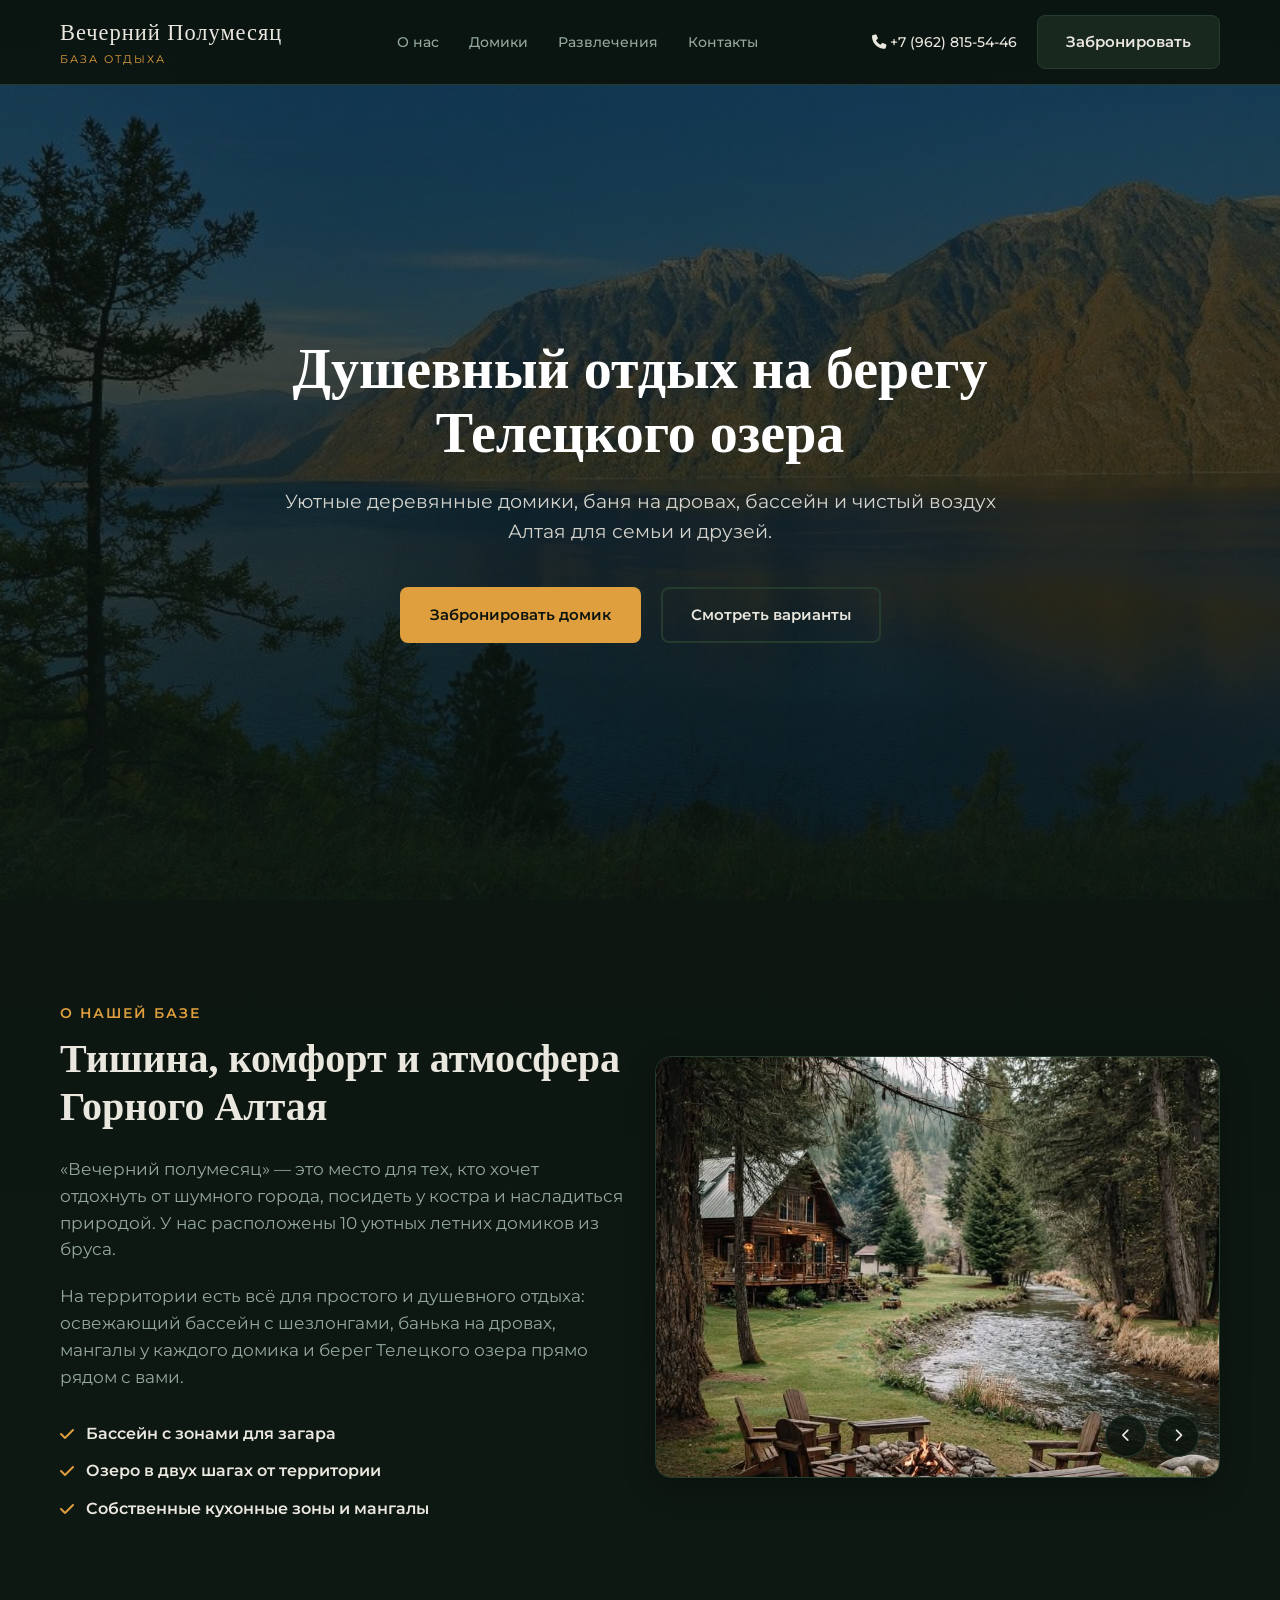
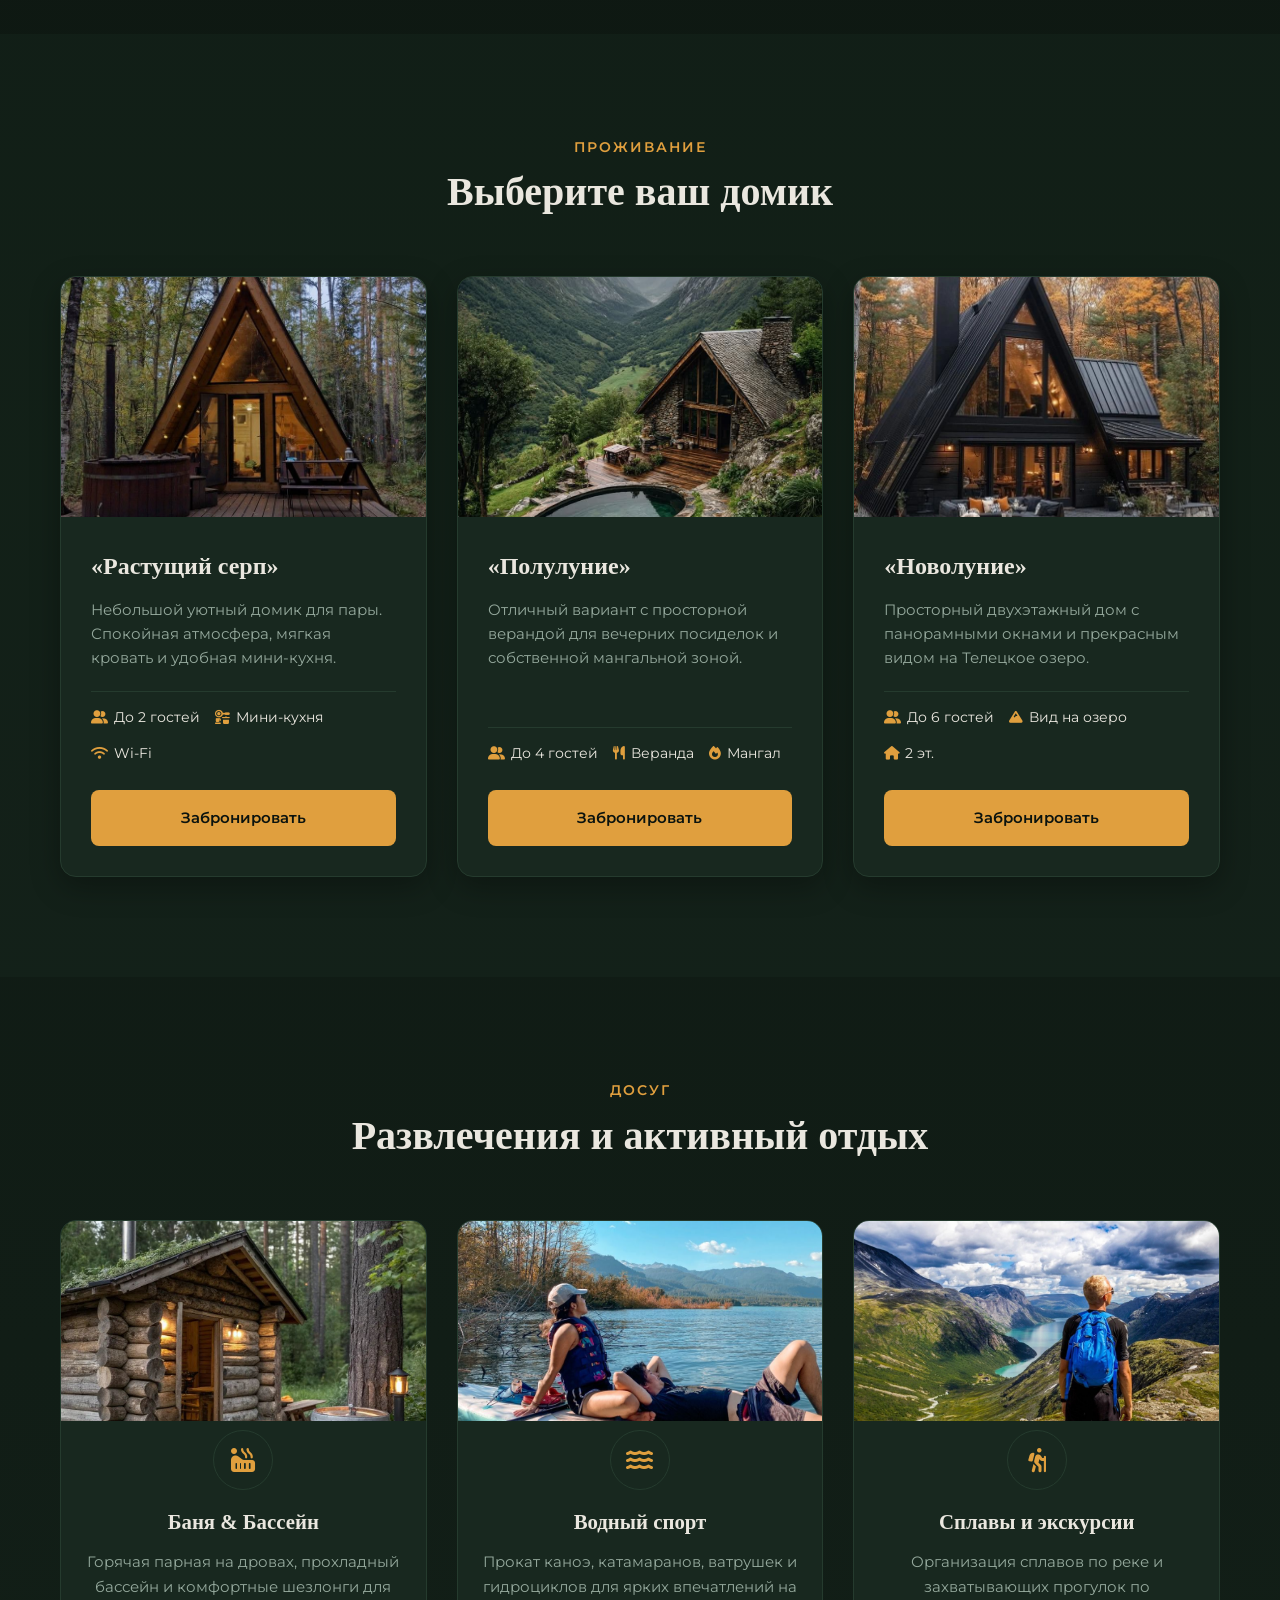
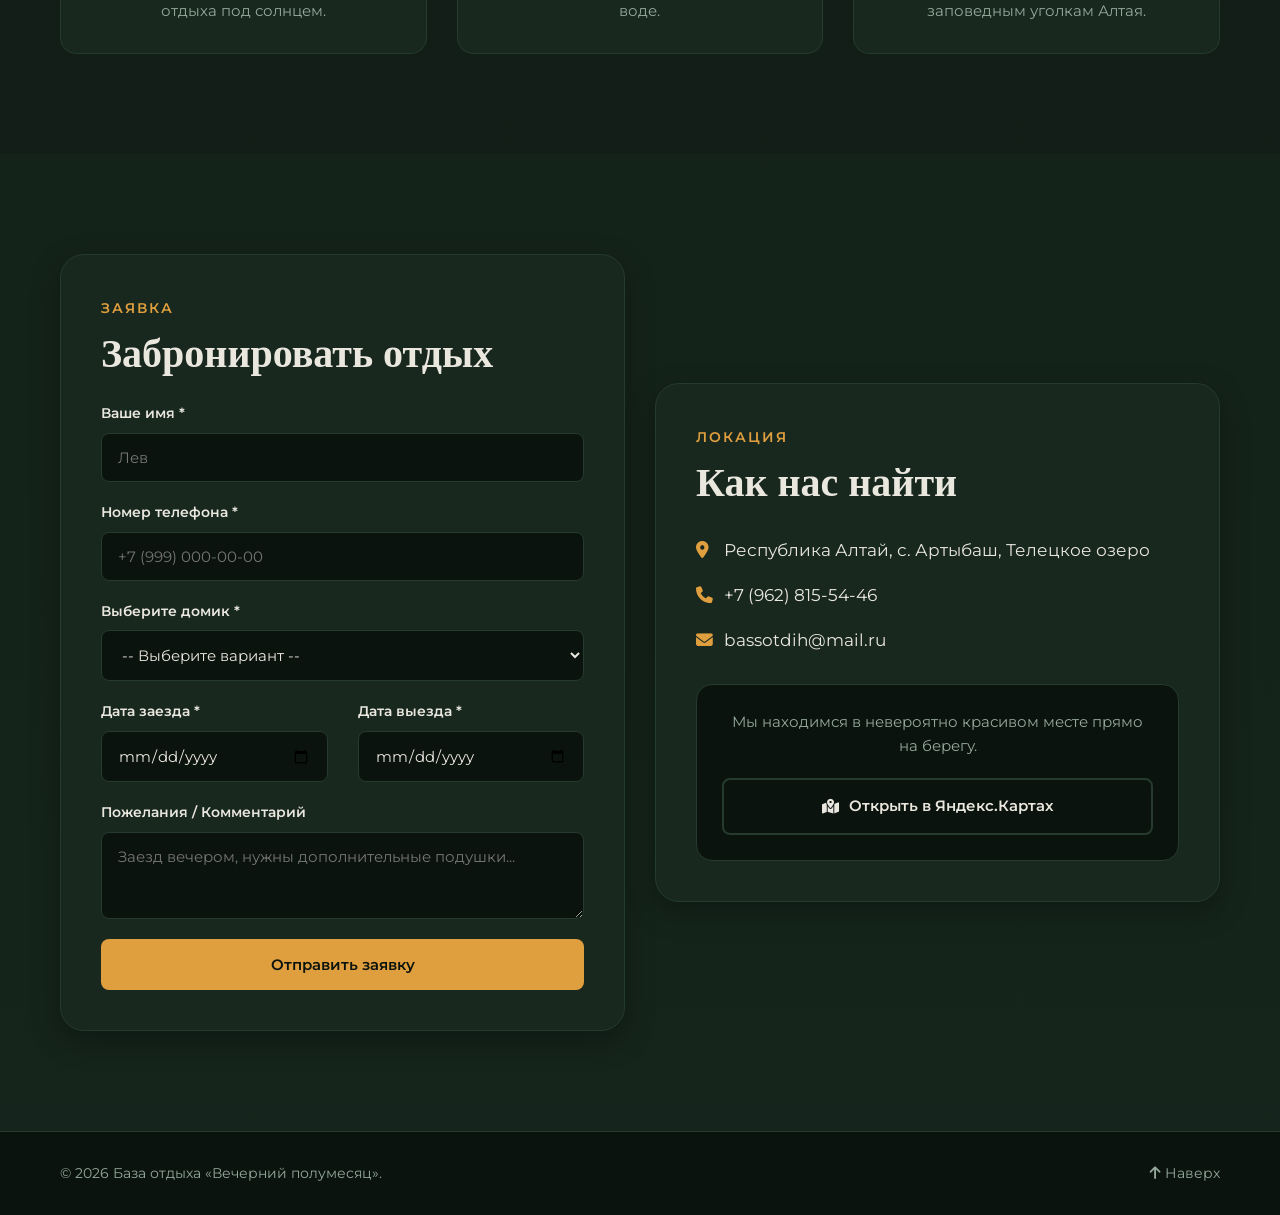
==== front/index.html @ 49a2a1fe "Загрузка сайта для хоста" ====
<!DOCTYPE html>
<html lang="ru">
<head>
    <meta charset="UTF-8">
    <meta name="viewport" content="width=device-width, initial-scale=1.0">
    <title>База отдыха «Вечерний полумесяц» | Телецкое озеро</title>
    
    <!-- Шрифты -->
    <link rel="preconnect" href="https://fonts.googleapis.com">
    <link rel="preconnect" href="https://fonts.gstatic.com" crossorigin>
    <link href="https://fonts.googleapis.com/css2?family=Montserrat:wght@400;500;600&family=Playfair+Display:wght@600;700&display=swap" rel="stylesheet">
    
    <!-- Иконки -->
    <link rel="stylesheet" href="https://cdnjs.cloudflare.com/ajax/libs/font-awesome/6.5.0/css/all.min.css">

    <link rel="stylesheet" href="/front/css/style.css">
</head>
<body>

    <!-- Шапка -->
    <header class="header">
        <div class="container header__container">
            <a href="#" class="logo">
                <span class="logo__title">Вечерний Полумесяц</span>
                <span class="logo__subtitle">База отдыха</span>
            </a>
            <nav class="nav">
                <ul class="nav__list">
                    <li><a href="#about" class="nav__link">О нас</a></li>
                    <li><a href="#cottages" class="nav__link">Домики</a></li>
                    <li><a href="#activities" class="nav__link">Развлечения</a></li>
                    <li><a href="#contacts" class="nav__link">Контакты</a></li>
                </ul>
            </nav>
            <div class="header__contacts">
                <a href="tel:+79628155446" class="header__phone"><i class="fa-solid fa-phone"></i> +7 (962) 815-54-46</a>
                <a href="#booking" class="btn btn--secondary">Забронировать</a>
            </div>
        </div>
    </header>

    <main>
        <!-- Главный экран -->
        <section class="hero">
            <div class="hero__overlay"></div>
            <div class="container hero__container">
                <h1 class="hero__title">Душевный отдых на берегу Телецкого озера</h1>
                <p class="hero__subtitle">Уютные деревянные домики, баня на дровах, бассейн и чистый воздух Алтая для семьи и друзей.</p>
                <div class="hero__actions">
                    <a href="#booking" class="btn btn--primary">Забронировать домик</a>
                    <a href="#cottages" class="btn btn--outline">Смотреть варианты</a>
                </div>
            </div>
        </section>

        <!-- О нас -->
        <section id="about" class="about section">
            <div class="container grid grid--2-cols">
                <div class="about__content">
                    <span class="section-tag">О нашей базе</span>
                    <h2 class="section-title">Тишина, комфорт и атмосфера Горного Алтая</h2>
                    <p class="about__text">
                        «Вечерний полумесяц» — это место для тех, кто хочет отдохнуть от шумного города, посидеть у костра и насладиться природой. У нас расположены 10 уютных летних домиков из бруса.
                    </p>
                    <p class="about__text">
                        На территории есть всё для простого и душевного отдыха: освежающий бассейн с шезлонгами, банька на дровах, мангалы у каждого домика и берег Телецкого озера прямо рядом с вами.
                    </p>
                    <ul class="about__features">
                        <li><i class="fa-solid fa-check"></i> Бассейн с зонами для загара</li>
                        <li><i class="fa-solid fa-check"></i> Озеро в двух шагах от территории</li>
                        <li><i class="fa-solid fa-check"></i> Собственные кухонные зоны и мангалы</li>
                    </ul>
                </div>

                <!-- Слайдер -->
                <div class="about__gallery">
                    <div class="slider" id="aboutSlider">
                        <div class="slider__slides">
                            <div class="slider__slide active">
                                <img src="/assets/view on base 1.jpg" alt="Домики вечером">
                                
                            </div>
                            <div class="slider__slide">
                                <img src="/assets/inside house.jpg" alt="Озеро и природа">
                                
                            </div>
                            <div class="slider__slide">
                                <img src="/assets/view on base 2.jpg" alt="Уютная территория">
                                
                            </div>
                        </div>
                        <div class="slider__controls">
                            <button type="button" class="slider__btn" id="prevSlide"><i class="fa-solid fa-chevron-left"></i></button>
                            <button type="button" class="slider__btn" id="nextSlide"><i class="fa-solid fa-chevron-right"></i></button>
                        </div>
                    </div>
                </div>
            </div>
        </section>

        <!-- Домики -->
        <section id="cottages" class="cottages section section--bg">
            <div class="container">
                <div class="section-header text-center">
                    <span class="section-tag">Проживание</span>
                    <h2 class="section-title">Выберите ваш домик</h2>
                </div>
                
                <div class="grid grid--3-cols">
                    <!-- Домик 1 -->
                    <article class="cottage-card">
                        <div class="cottage-card__image-wrapper">
                            <img src="/assets/small house.jpg" alt="Домик Растущий серп" class="cottage-card__img">
                        </div>
                        <div class="cottage-card__body">
                            <h3 class="cottage-card__title">«Растущий серп»</h3>
                            <p class="cottage-card__desc">Небольшой уютный домик для пары. Спокойная атмосфера, мягкая кровать и удобная мини-кухня.</p>
                            <ul class="cottage-card__amenities">
                                <li><i class="fa-solid fa-user-group"></i> До 2 гостей</li>
                                <li><i class="fa-solid fa-kitchen-set"></i> Мини-кухня</li>
                                <li><i class="fa-solid fa-wifi"></i> Wi-Fi</li>
                            </ul>
                            <div class="cottage-card__footer">
                                <a href="#booking" class="btn btn--primary btn--full select-house-btn" data-house="Растущий серп">Забронировать</a>
                            </div>
                        </div>
                    </article>

                    <!-- Домик 2 -->
                    <article class="cottage-card">
                        <div class="cottage-card__image-wrapper">
                            <img src="/assets/house with pool.jpg" alt="Домик Полулуние" class="cottage-card__img">
                        </div>
                        <div class="cottage-card__body">
                            <h3 class="cottage-card__title">«Полулуние»</h3>
                            <p class="cottage-card__desc">Отличный вариант с просторной верандой для вечерних посиделок и собственной мангальной зоной.</p>
                            <ul class="cottage-card__amenities">
                                <li><i class="fa-solid fa-user-group"></i> До 4 гостей</li>
                                <li><i class="fa-solid fa-utensils"></i> Веранда</li>
                                <li><i class="fa-solid fa-fire"></i> Мангал</li>
                            </ul>
                            <div class="cottage-card__footer">
                                <a href="#booking" class="btn btn--primary btn--full select-house-btn" data-house="Полулуние">Забронировать</a>
                            </div>
                        </div>
                    </article>

                    <!-- Домик 3 -->
                    <article class="cottage-card">
                        <div class="cottage-card__image-wrapper">
                            <img src="/assets/big house.jpg" alt="Домик Новолуние" class="cottage-card__img">
                        </div>
                        <div class="cottage-card__body">
                            <h3 class="cottage-card__title">«Новолуние»</h3>
                            <p class="cottage-card__desc">Просторный двухэтажный дом с панорамными окнами и прекрасным видом на Телецкое озеро.</p>
                            <ul class="cottage-card__amenities">
                                <li><i class="fa-solid fa-user-group"></i> До 6 гостей</li>
                                <li><i class="fa-solid fa-mountain"></i> Вид на озеро</li>
                                <li><i class="fa-solid fa-house"></i> 2 эт.</li>
                            </ul>
                            <div class="cottage-card__footer">
                                <a href="#booking" class="btn btn--primary btn--full select-house-btn" data-house="Новолуние">Забронировать</a>
                            </div>
                        </div>
                    </article>
                </div>
            </div>
        </section>

        <!-- Разлечения -->
        <section id="activities" class="activities section">
            <div class="container">
                <div class="section-header text-center">
                    <span class="section-tag">Досуг</span>
                    <h2 class="section-title">Развлечения и активный отдых</h2>
                </div>
                <div class="grid grid--3-cols">
                    <div class="activity-card">
                        <div class="activity-card__image-wrapper">
                            <img src="/assets/banya.jpg" alt="Баня и бассейн" class="activity-card__img">
                        </div>
                        <div class="activity-card__content">
                            <div class="activity-card__icon"><i class="fa-solid fa-hot-tub-person"></i></div>
                            <h3 class="activity-card__title">Баня & Бассейн</h3>
                            <p class="activity-card__desc">Горячая парная на дровах, прохладный бассейн и комфортные шезлонги для отдыха под солнцем.</p>
                        </div>
                    </div>

                    <div class="activity-card">
                        <div class="activity-card__image-wrapper">
                            <img src="/assets/swim attraction.jpg" alt="Водные прогулки" class="activity-card__img">
                        </div>
                        <div class="activity-card__content">
                            <div class="activity-card__icon"><i class="fa-solid fa-water"></i></div>
                            <h3 class="activity-card__title">Водный спорт</h3>
                            <p class="activity-card__desc">Прокат каноэ, катамаранов, ватрушек и гидроциклов для ярких впечатлений на воде.</p>
                        </div>
                    </div>

                    <div class="activity-card">
                        <div class="activity-card__image-wrapper">
                            <img src="/assets/trip.jpg" alt="Сплавы и экскурсии" class="activity-card__img">
                        </div>
                        <div class="activity-card__content">
                            <div class="activity-card__icon"><i class="fa-solid fa-person-hiking"></i></div>
                            <h3 class="activity-card__title">Сплавы и экскурсии</h3>
                            <p class="activity-card__desc">Организация сплавов по реке и захватывающих прогулок по заповедным уголкам Алтая.</p>
                        </div>
                    </div>
                </div>
            </div>
        </section>

        <!-- Бронь -->
        <section id="booking" class="booking section section--bg">
            <div class="container grid grid--2-cols">
                <div class="booking__form-wrapper">
                    <span class="section-tag">Заявка</span>
                    <h2 class="section-title">Забронировать отдых</h2>
                    <form id="bookingForm" class="booking-form">
                        <div class="form-group">
                            <label for="name">Ваше имя *</label>
                            <input type="text" id="name" name="name" placeholder="Лев" required>
                        </div>
                        <div class="form-group">
                            <label for="phone">Номер телефона *</label>
                            <input type="tel" id="phone" name="phone" placeholder="+7 (999) 000-00-00" required>
                        </div>
                        <div class="form-group">
                            <label for="house_type">Выберите домик *</label>
                            <select id="house_type" name="house_type" required>
                                <option value="" disabled selected>-- Выберите вариант --</option>
                                <option value="Растущий серп">«Растущий серп» (2 гостя)</option>
                                <option value="Полулуние">«Полулуние» (4 гостя)</option>
                                <option value="Новолуние">«Новолуние» (6 гостей)</option>
                            </select>
                        </div>
                        <div class="grid grid--2-cols form-row">
                            <div class="form-group">
                                <label for="check_in">Дата заезда *</label>
                                <input type="date" id="check_in" name="check_in" required>
                            </div>
                            <div class="form-group">
                                <label for="check_out">Дата выезда *</label>
                                <input type="date" id="check_out" name="check_out" required>
                            </div>
                        </div>
                        <div class="form-group">
                            <label for="comment">Пожелания / Комментарий</label>
                            <textarea id="comment" name="comment" rows="3" placeholder="Заезд вечером, нужны дополнительные подушки..."></textarea>
                        </div>
                        <button type="submit" class="btn btn--primary btn--full" id="submitBtn">
                            <span>Отправить заявку</span>
                        </button>
                        <div id="formStatus" class="form-status"></div>
                    </form>
                </div>

                <!-- Контакты и Карта -->
                <div id="contacts" class="contacts__card">
                    <span class="section-tag">Локация</span>
                    <h2 class="section-title">Как нас найти</h2>
                    
                    <div class="contacts__info">
                        <p><i class="fa-solid fa-location-dot"></i> Республика Алтай, с. Артыбаш, Телецкое озеро</p>
                        <p><i class="fa-solid fa-phone"></i> <a href="tel:+79628155446">+7 (962) 815-54-46</a></p>
                        <p><i class="fa-solid fa-envelope"></i> <a href="mailto:bassotdih@mail.ru">bassotdih@mail.ru</a></p>
                    </div>

                    <div class="contacts__map-box">
                        <p class="contacts__map-text">Мы находимся в невероятно красивом месте прямо на берегу.</p>
                        <a href="https://yandex.ru/maps/org/gornoye_ozero/1777346318/?ll=87.312790%2C51.791435&source=serp_navig&z=17.2" target="_blank" class="btn btn--outline btn--full">
                            <i class="fa-solid fa-map-location-dot"></i> Открыть в Яндекс.Картах
                        </a>
                    </div>
                </div>
            </div>
        </section>
    </main>

    <!-- Футер -->
    <footer class="footer">
        <div class="container footer__container">
            <p>© 2026 База отдыха «Вечерний полумесяц».</p>
            <a href="#" class="footer__top-link"><i class="fa-solid fa-arrow-up"></i> Наверх</a>
        </div>
    </footer>

    <script src="js/main.js"></script>
</body>
</html>
---- front/css/style.css ----
/* Основные стили */
:root {
    /* Фон и подложки карточек */
    --color-bg-dark: #0B130E;
    --color-bg-card: #18281F;
    --color-bg-card-hover: #1F3328;
    --color-border: #253B2E;

    --color-text-main: #EAE7DF;
    --color-text-muted: #94A89C;

    --color-accent: #E09F3E;
    --color-accent-hover: #C6882B;

    --font-heading: 'Manrope', serif;
    --font-body: 'Montserrat', sans-serif;

    --radius-sm: 8px;
    --radius-md: 16px;
    --radius-lg: 24px;
    --shadow-soft: 0 10px 30px rgba(0, 0, 0, 0.3);
    --shadow-hover: 0 20px 40px rgba(0, 0, 0, 0.5);

    --transition: all 0.3s cubic-bezier(0.25, 0.8, 0.25, 1);
}

* {
    margin: 0;
    padding: 0;
    box-sizing: border-box;
}

html {
    scroll-behavior: smooth;
}

body {
    font-family: var(--font-body);
    color: var(--color-text-main);
    background: linear-gradient(180deg, #0B130E 0%, #14221A 100%);
    line-height: 1.6;
    min-height: 100vh;
    -webkit-font-smoothing: antialiased;
}

a {
    text-decoration: none;
    color: inherit;
    transition: var(--transition);
}

img {
    max-width: 100%;
    height: auto;
    display: block;
}

/* Вспомогательные классы*/
.container {
    width: 100%;
    max-width: 1200px;
    margin: 0 auto;
    padding: 0 20px;
}

.section {
    padding: 100px 0;
}

.section--bg {
    background-color: rgba(24, 40, 31, 0.4);
}

.section-header {
    margin-bottom: 60px;
}

.section-tag {
    display: inline-block;
    font-size: 0.85rem;
    font-weight: 600;
    text-transform: uppercase;
    letter-spacing: 2px;
    color: var(--color-accent);
    margin-bottom: 10px;
}

.section-title {
    font-family: var(--font-heading);
    font-size: 2.5rem;
    color: var(--color-text-main);
    line-height: 1.2;
    margin-bottom: 25px;
}

.text-center {
    text-align: center;
}

.grid {
    display: grid;
    gap: 30px;
}

.grid--2-cols {
    grid-template-columns: repeat(2, 1fr);
    align-items: center;
}

.grid--3-cols {
    grid-template-columns: repeat(3, 1fr);
}

/* Кнопки */
.btn {
    display: inline-flex;
    align-items: center;
    justify-content: center;
    gap: 10px;
    padding: 14px 28px;
    font-family: var(--font-body);
    font-size: 0.95rem;
    font-weight: 600;
    border-radius: var(--radius-sm);
    cursor: pointer;
    border: 2px solid transparent;
    transition: var(--transition);
}

.btn--primary {
    background-color: var(--color-accent);
    color: #0B130E;
}

.btn--primary:hover {
    background-color: var(--color-accent-hover);
    transform: translateY(-2px);
    box-shadow: 0 5px 15px rgba(224, 159, 62, 0.3);
}

.btn--secondary {
    background-color: var(--color-bg-card);
    color: var(--color-text-main);
    border: 1px solid var(--color-border);
}

.btn--secondary:hover {
    background-color: var(--color-bg-card-hover);
    border-color: var(--color-accent);
}

.btn--outline {
    border-color: var(--color-border);
    color: var(--color-text-main);
}

.btn--outline:hover {
    border-color: var(--color-accent);
    color: var(--color-accent);
}

.btn--full {
    width: 100%;
}

/* Шапка */
.header {
    position: fixed;
    top: 0;
    left: 0;
    width: 100%;
    z-index: 1000;
    background-color: rgba(11, 19, 14, 0.95);
    backdrop-filter: blur(10px);
    padding: 15px 0;
    border-bottom: 1px solid var(--color-border);
}

.header__container {
    display: flex;
    align-items: center;
    justify-content: space-between;
}

.logo {
    display: flex;
    flex-direction: column;
}

.logo__title {
    font-family: var(--font-heading);
    font-size: 1.4rem;
    color: var(--color-text-main);
    letter-spacing: 1px;
}

.logo__subtitle {
    font-size: 0.7rem;
    text-transform: uppercase;
    letter-spacing: 2px;
    color: var(--color-accent);
}

.nav__list {
    display: flex;
    list-style: none;
    gap: 30px;
}

.nav__link {
    color: var(--color-text-muted);
    font-size: 0.9rem;
    font-weight: 500;
}

.nav__link:hover {
    color: var(--color-accent);
}

.header__contacts {
    display: flex;
    align-items: center;
    gap: 20px;
}

.header__phone {
    color: var(--color-text-main);
    font-weight: 500;
    font-size: 0.9rem;
}

.header__phone:hover {
    color: var(--color-accent);
}

/* Главный экран */
.hero {
    position: relative;
    height: 100vh;
    min-height: 600px;
    display: flex;
    align-items: center;
    background: url('/assets/view\ on\ the\ lake.jpg') center/cover no-repeat;
    color: #FFFFFF;
    padding-top: 80px;
}

.hero__overlay {
    position: absolute;
    inset: 0;
    background: linear-gradient(180deg, rgba(11, 19, 14, 0.65) 0%, rgba(11, 19, 14, 0.85) 100%);
}

.hero__container {
    position: relative;
    z-index: 2;
    max-width: 800px;
    text-align: center;
}

.hero__title {
    font-family: var(--font-heading);
    font-size: 3.5rem;
    line-height: 1.15;
    margin-bottom: 20px;
    font-weight: 700;
    color: #FFFFFF;
}

.hero__subtitle {
    font-size: 1.2rem;
    color: rgba(234, 231, 223, 0.9);
    margin-bottom: 40px;
    font-weight: 400;
}

.hero__actions {
    display: flex;
    gap: 20px;
    justify-content: center;
}

/* О нас */
.about__text {
    color: var(--color-text-muted);
    margin-bottom: 20px;
    font-size: 1.05rem;
}

.about__features {
    list-style: none;
    margin-top: 30px;
}

.about__features li {
    display: flex;
    align-items: center;
    gap: 12px;
    font-weight: 600;
    color: var(--color-text-main);
    margin-bottom: 12px;
}

.about__features i {
    color: var(--color-accent);
}

/* Слайдер галереи */
.slider {
    position: relative;
    border-radius: var(--radius-md);
    overflow: hidden;
    border: 1px solid var(--color-border);
    box-shadow: var(--shadow-soft);
}

.slider__slide {
    display: none;
    position: relative;
}

.slider__slide.active {
    display: block;
}

.slider__slide img {
    width: 100%;
    height: 420px;
    object-fit: cover;
}

.slider__caption {
    position: absolute;
    bottom: 20px;
    left: 20px;
    background: rgba(11, 19, 14, 0.85);
    border: 1px solid var(--color-border);
    color: var(--color-text-main);
    padding: 8px 16px;
    border-radius: 20px;
    font-size: 0.85rem;
    backdrop-filter: blur(4px);
}

.slider__controls {
    position: absolute;
    bottom: 20px;
    right: 20px;
    display: flex;
    gap: 10px;
    z-index: 10;
}

.slider__btn {
    background: rgba(11, 19, 14, 0.85);
    color: var(--color-text-main);
    border: 1px solid var(--color-border);
    width: 42px;
    height: 42px;
    border-radius: 50%;
    cursor: pointer;
    display: flex;
    align-items: center;
    justify-content: center;
    transition: var(--transition);
}

.slider__btn:hover {
    background: var(--color-accent);
    border-color: var(--color-accent);
    color: #0B130E;
}

/* Домики */
.cottage-card {
    background-color: var(--color-bg-card);
    border: 1px solid var(--color-border);
    border-radius: var(--radius-md);
    overflow: hidden;
    box-shadow: var(--shadow-soft);
    transition: var(--transition);
    display: flex;
    flex-direction: column;
}

.cottage-card:hover {
    transform: translateY(-8px);
    border-color: var(--color-accent);
    box-shadow: var(--shadow-hover);
}

.cottage-card__image-wrapper {
    position: relative;
    height: 240px;
    overflow: hidden;
}

.cottage-card__img {
    width: 100%;
    height: 100%;
    object-fit: cover;
    transition: transform 0.5s ease;
}

.cottage-card:hover .cottage-card__img {
    transform: scale(1.05);
}

.cottage-card__badge {
    position: absolute;
    top: 15px;
    left: 15px;
    background-color: var(--color-bg-dark);
    border: 1px solid var(--color-border);
    color: var(--color-accent);
    padding: 6px 14px;
    font-size: 0.75rem;
    font-weight: 600;
    border-radius: 20px;
    text-transform: uppercase;
    letter-spacing: 1px;
}

.cottage-card__body {
    padding: 30px;
    display: flex;
    flex-direction: column;
    flex-grow: 1;
}

.cottage-card__title {
    font-family: var(--font-heading);
    font-size: 1.5rem;
    color: var(--color-text-main);
    margin-bottom: 12px;
}

.cottage-card__desc {
    color: var(--color-text-muted);
    font-size: 0.95rem;
    margin-bottom: 20px;
    flex-grow: 1;
}

.cottage-card__amenities {
    list-style: none;
    display: flex;
    flex-wrap: wrap;
    gap: 15px;
    padding-top: 15px;
    border-top: 1px solid var(--color-border);
    margin-bottom: 25px;
}

.cottage-card__amenities li {
    font-size: 0.85rem;
    color: var(--color-text-main);
    display: flex;
    align-items: center;
    gap: 6px;
}

.cottage-card__amenities i {
    color: var(--color-accent);
}

/* Развлечения */
.activity-card {
    background-color: var(--color-bg-card);
    border: 1px solid var(--color-border);
    border-radius: var(--radius-md);
    overflow: hidden;
    transition: var(--transition);
}

.activity-card:hover {
    border-color: var(--color-accent);
    transform: translateY(-5px);
    box-shadow: var(--shadow-hover);
}

.activity-card__image-wrapper {
    height: 200px;
    overflow: hidden;
}

.activity-card__img {
    width: 100%;
    height: 100%;
    object-fit: cover;
    transition: transform 0.5s ease;
}

.activity-card:hover .activity-card__img {
    transform: scale(1.05);
}

.activity-card__content {
    padding: 30px 20px;
    text-align: center;
    position: relative;
}

.activity-card__icon {
    width: 60px;
    height: 60px;
    background-color: var(--color-bg-card);
    border: 1px solid var(--color-border);
    color: var(--color-accent);
    border-radius: 50%;
    display: inline-flex;
    align-items: center;
    justify-content: center;
    font-size: 1.5rem;
    margin: -60px auto 15px auto;
    position: relative;
    z-index: 2;
}

.activity-card__title {
    font-family: var(--font-heading);
    font-size: 1.3rem;
    color: var(--color-text-main);
    margin-bottom: 12px;
}

.activity-card__desc {
    color: var(--color-text-muted);
    font-size: 0.95rem;
}

/* Бронь */
.booking__form-wrapper {
    background-color: var(--color-bg-card);
    border: 1px solid var(--color-border);
    padding: 40px;
    border-radius: var(--radius-lg);
    box-shadow: var(--shadow-soft);
}

.booking-form {
    display: flex;
    flex-direction: column;
    gap: 20px;
    margin-top: 20px;
}

.form-group {
    display: flex;
    flex-direction: column;
    gap: 8px;
}

.form-group label {
    font-size: 0.85rem;
    font-weight: 600;
    color: var(--color-text-main);
}

.form-group input,
.form-group select,
.form-group textarea {
    width: 100%;
    padding: 14px 16px;
    font-family: var(--font-body);
    font-size: 0.95rem;
    border: 1px solid var(--color-border);
    border-radius: var(--radius-sm);
    background-color: var(--color-bg-dark);
    color: var(--color-text-main);
    outline: none;
    transition: var(--transition);
}

.form-group input:focus,
.form-group select:focus,
.form-group textarea:focus {
    border-color: var(--color-accent);
    box-shadow: 0 0 0 3px rgba(224, 159, 62, 0.15);
}

.form-row {
    margin-top: 0;
}

.form-status {
    font-size: 0.9rem;
    font-weight: 600;
    text-align: center;
    padding: 12px;
    border-radius: var(--radius-sm);
    display: none;
}

.form-status.success {
    display: block;
    background-color: rgba(46, 125, 50, 0.2);
    border: 1px solid #2E7D32;
    color: #81C784;
}

.form-status.error {
    display: block;
    background-color: rgba(198, 40, 40, 0.2);
    border: 1px solid #C62828;
    color: #E57373;
}

/* Карточка контактов */
.contacts__card {
    background-color: var(--color-bg-card);
    border: 1px solid var(--color-border);
    padding: 40px;
    border-radius: var(--radius-lg);
    box-shadow: var(--shadow-soft);
}

.contacts__info {
    margin: 30px 0;
    display: flex;
    flex-direction: column;
    gap: 18px;
    font-size: 1.05rem;
}

.contacts__info i {
    color: var(--color-accent);
    width: 24px;
}

.contacts__info a:hover {
    color: var(--color-accent);
}

.contacts__map-box {
    margin-top: 30px;
    padding: 25px;
    background-color: var(--color-bg-dark);
    border: 1px solid var(--color-border);
    border-radius: var(--radius-md);
    text-align: center;
}

.contacts__map-text {
    color: var(--color-text-muted);
    font-size: 0.95rem;
    margin-bottom: 20px;
}

/* Футер */
.footer {
    background-color: var(--color-bg-dark);
    color: var(--color-text-muted);
    padding: 30px 0;
    font-size: 0.9rem;
    border-top: 1px solid var(--color-border);
}

.footer__container {
    display: flex;
    justify-content: space-between;
    align-items: center;
}

.footer__top-link:hover {
    color: var(--color-accent);
}

/* Попытки адаптации под мобилы */
@media (max-width: 992px) {
    .grid--2-cols,
    .grid--3-cols {
        grid-template-columns: 1fr;
    }

    .hero__title {
        font-size: 2.5rem;
    }

    .about__gallery {
        margin-top: 40px;
    }

    .contacts__card {
        margin-top: 40px;
    }

    .nav {
        display: none;
    }
}

@media (max-width: 576px) {
    .hero__actions {
        flex-direction: column;
    }

    .booking__form-wrapper,
    .contacts__card {
        padding: 24px;
    }
}
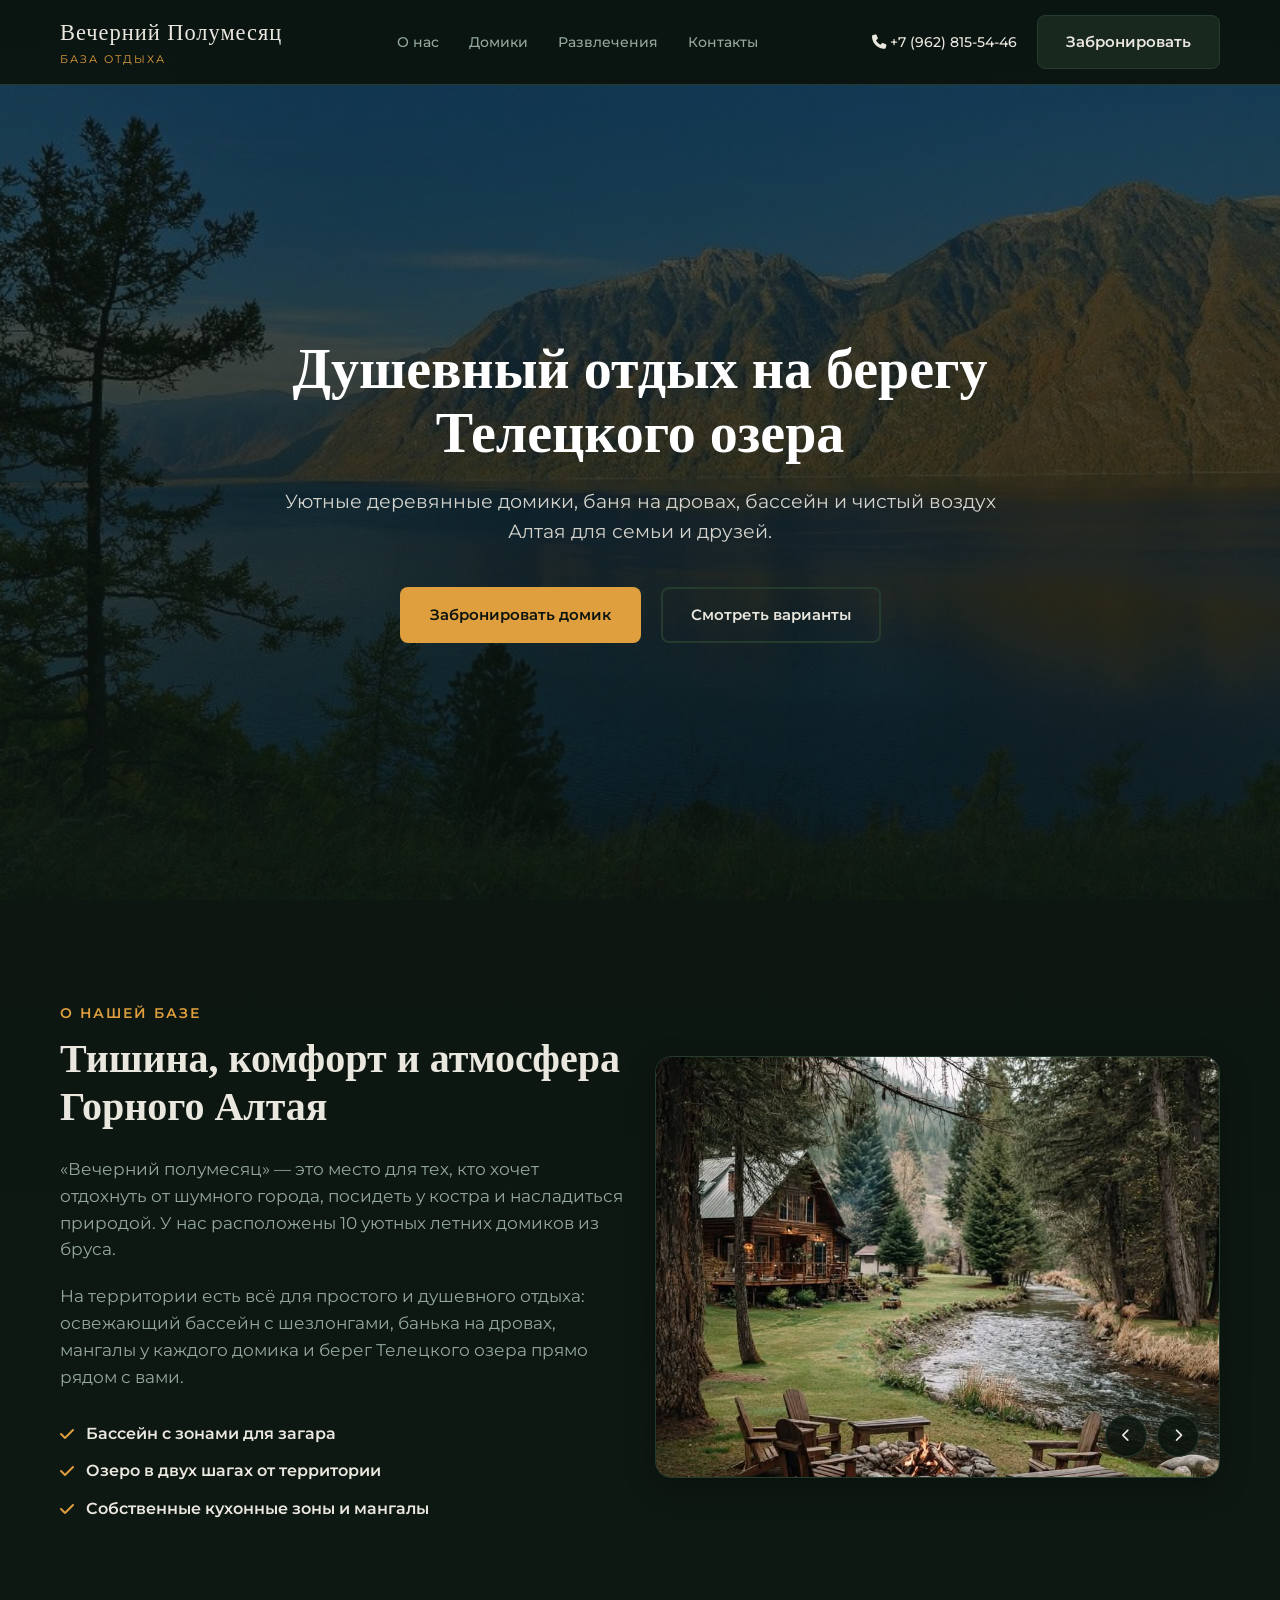
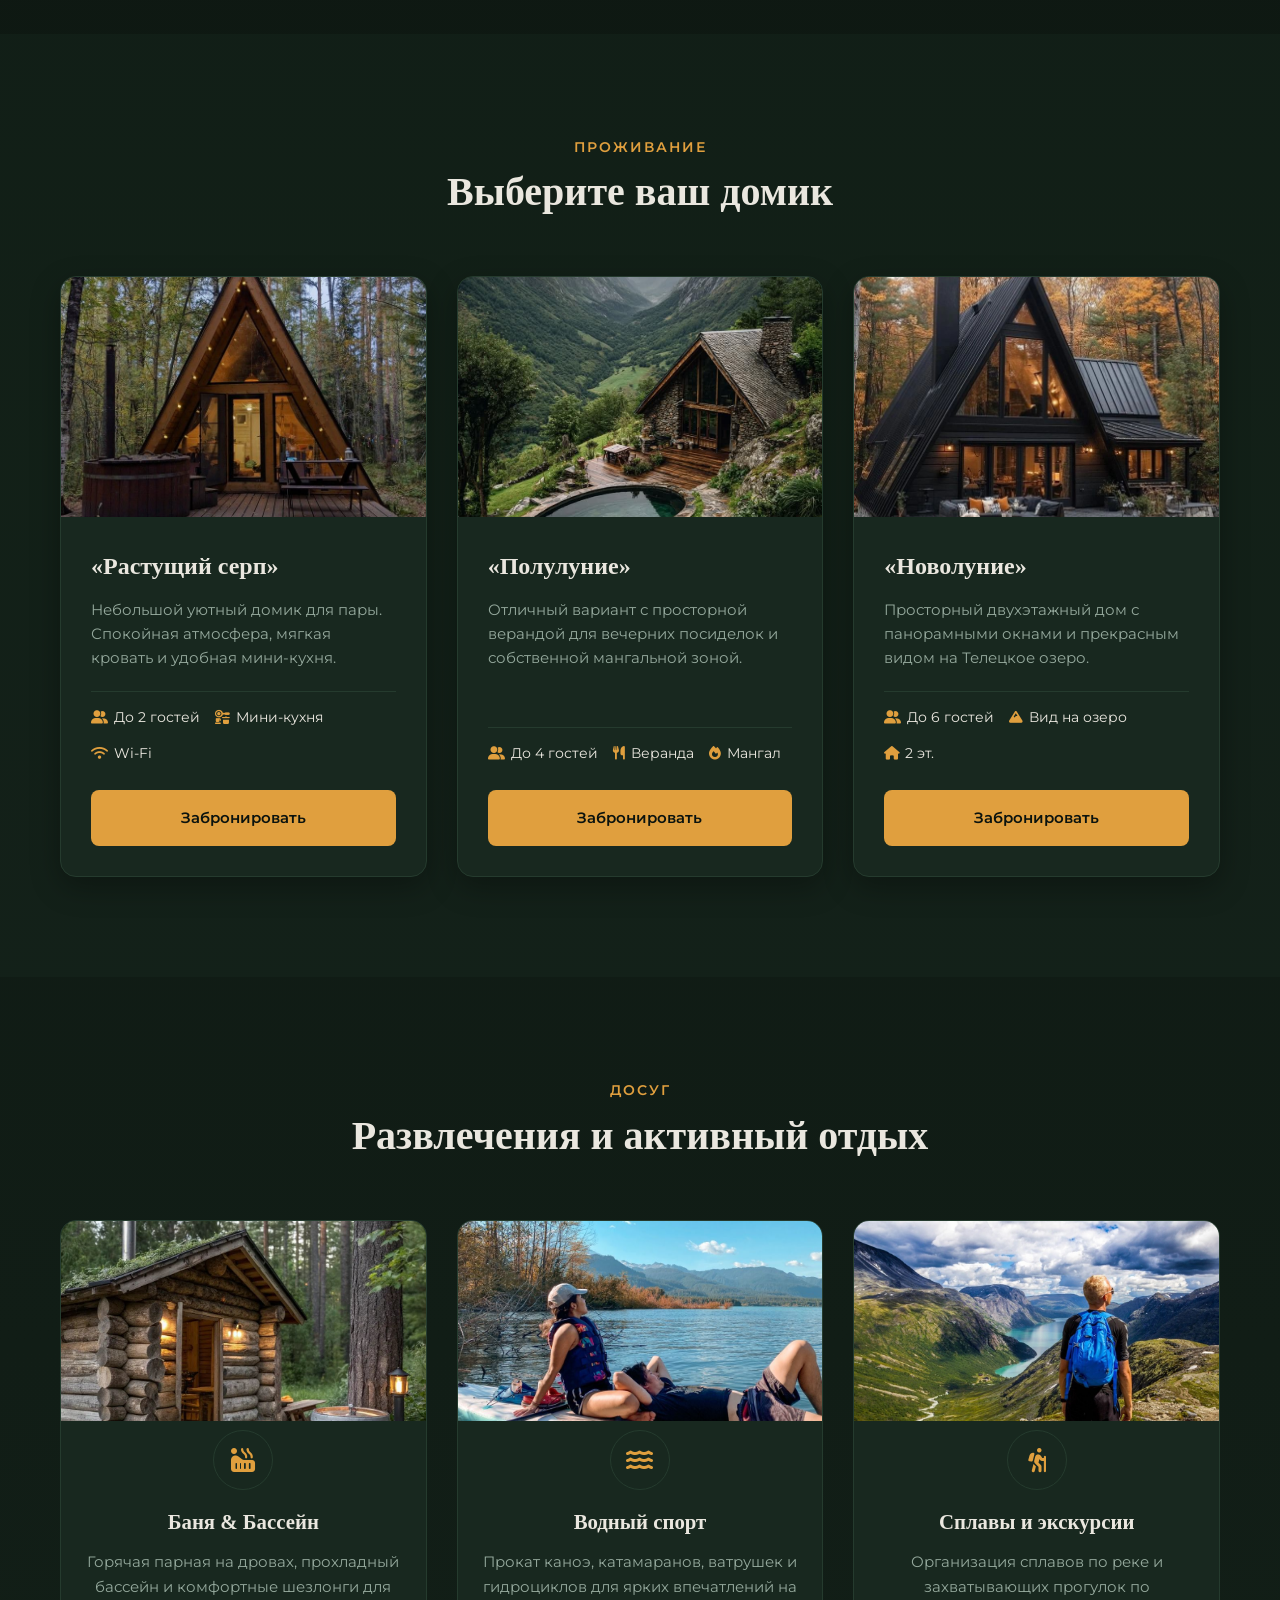
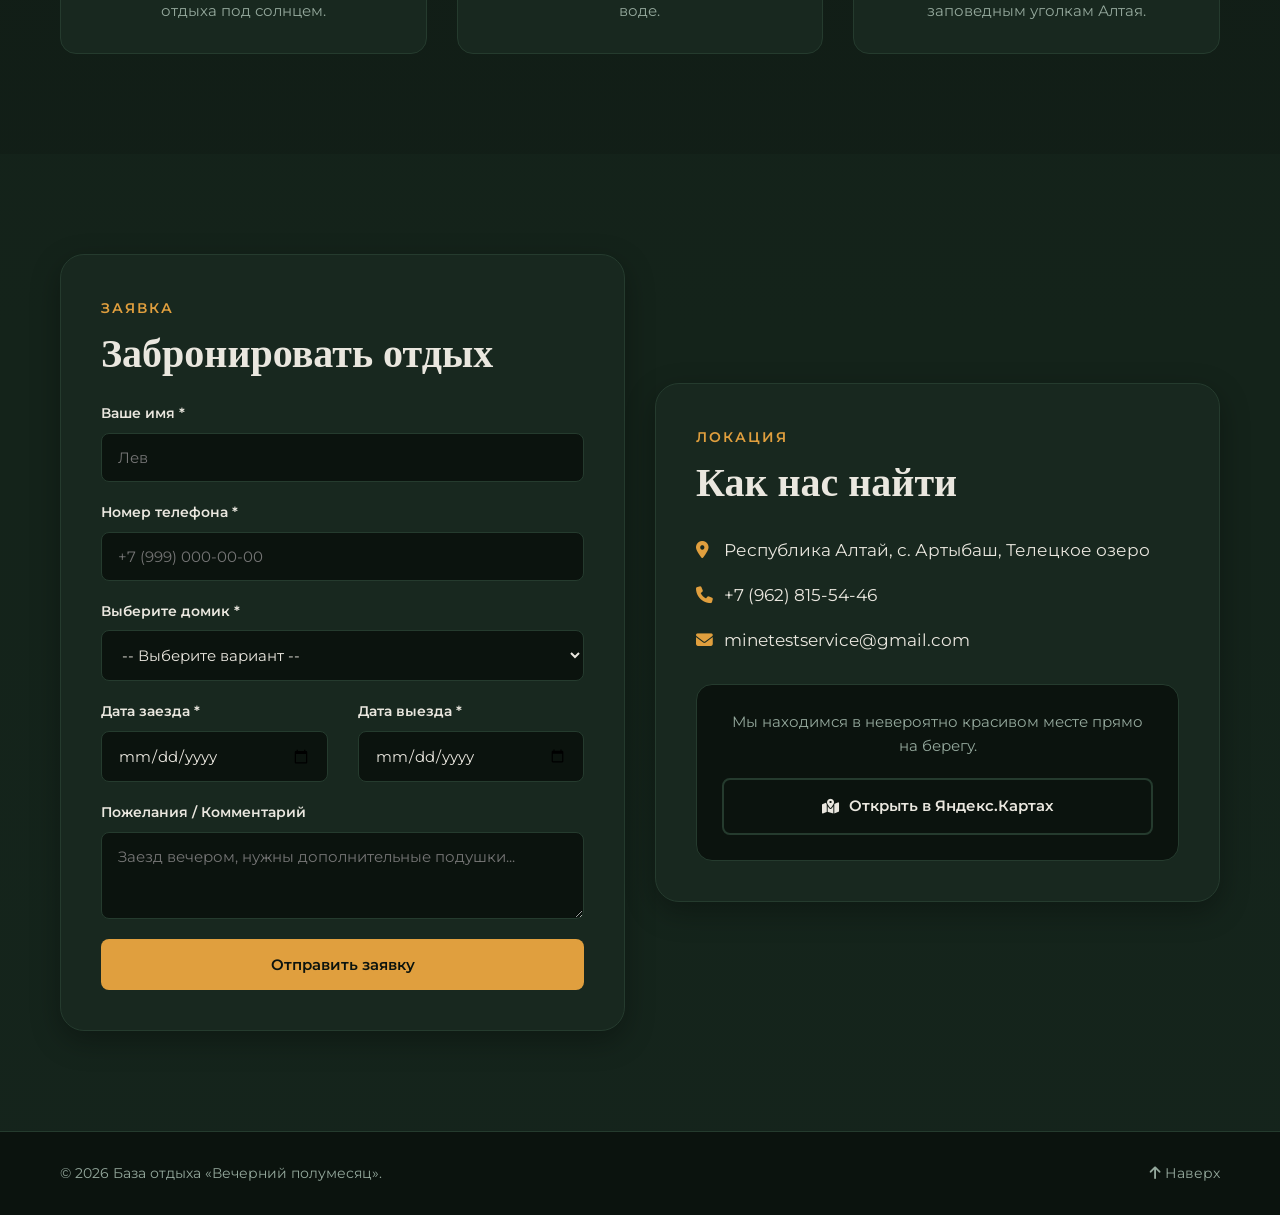
==== commit f468fb32: "Исправление почты" ====
--- a/front/index.html
+++ b/front/index.html
@@ -264,7 +264,7 @@
                     <div class="contacts__info">
                         <p><i class="fa-solid fa-location-dot"></i> Республика Алтай, с. Артыбаш, Телецкое озеро</p>
                         <p><i class="fa-solid fa-phone"></i> <a href="tel:+79628155446">+7 (962) 815-54-46</a></p>
-                        <p><i class="fa-solid fa-envelope"></i> <a href="mailto:bassotdih@mail.ru">bassotdih@mail.ru</a></p>
+                        <p><i class="fa-solid fa-envelope"></i> <a href="mailto:bassotdih@mail.ru">minetestservice@gmail.com</a></p>
                     </div>
 
                     <div class="contacts__map-box">
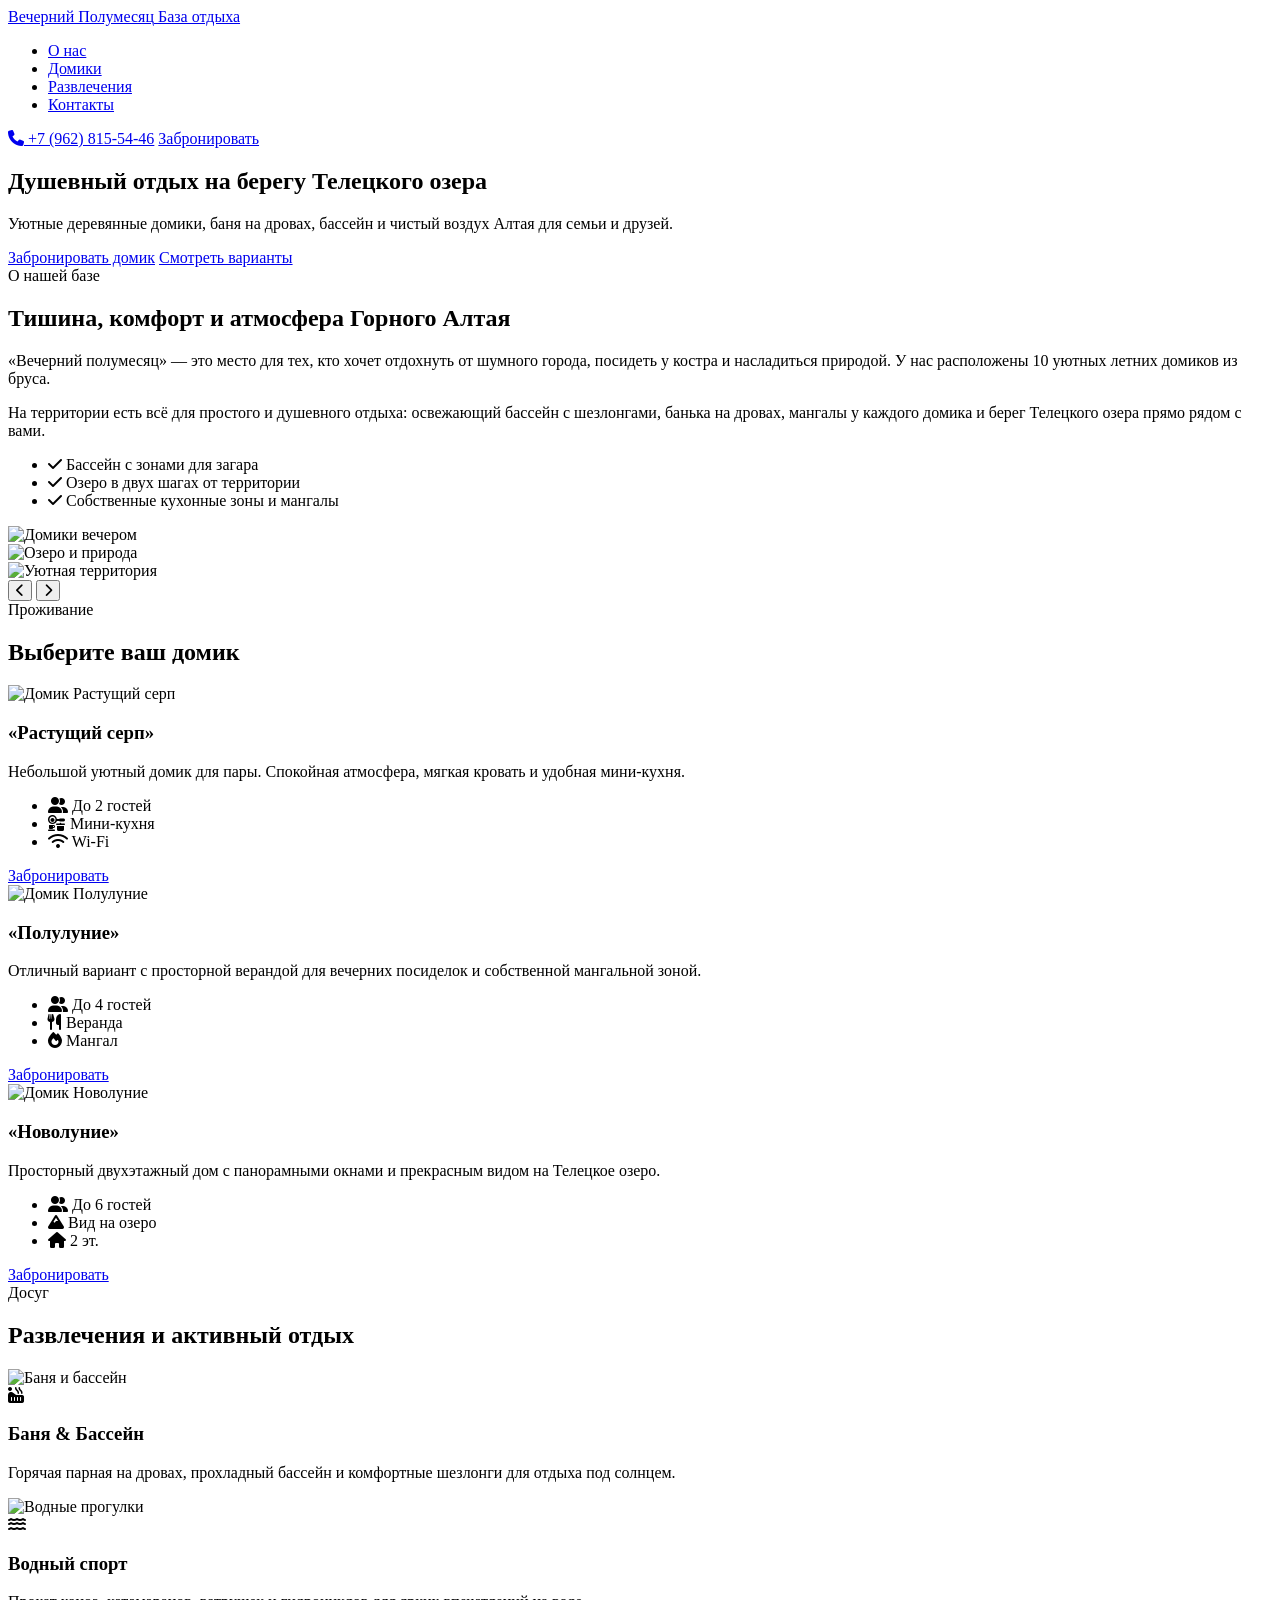
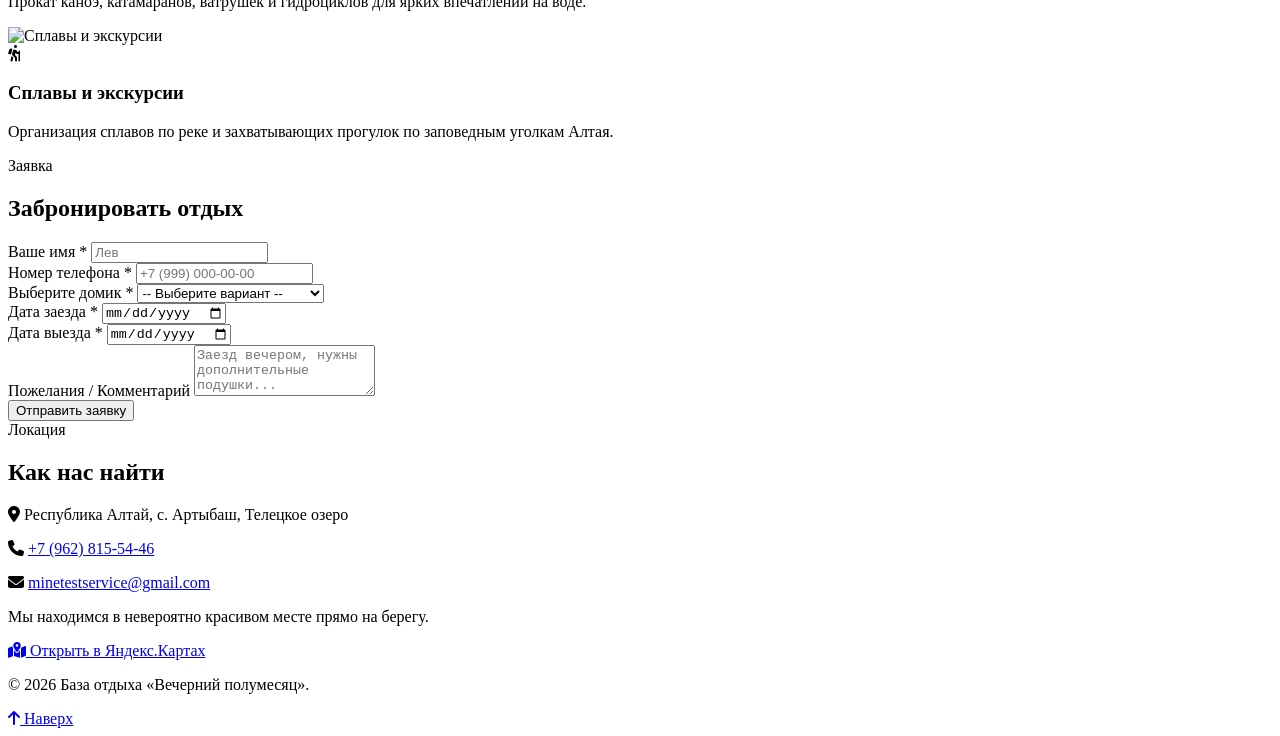
==== commit 24ffa01c: "Фикс стилей для сайта" ====
--- a/front/index.html
+++ b/front/index.html
@@ -13,7 +13,7 @@
     <!-- Иконки -->
     <link rel="stylesheet" href="https://cdnjs.cloudflare.com/ajax/libs/font-awesome/6.5.0/css/all.min.css">
 
-    <link rel="stylesheet" href="/front/css/style.css">
+    <link rel="stylesheet" href="front/css/style.css">
 </head>
 <body>
 
@@ -77,15 +77,15 @@
                     <div class="slider" id="aboutSlider">
                         <div class="slider__slides">
                             <div class="slider__slide active">
-                                <img src="/assets/view on base 1.jpg" alt="Домики вечером">
+                                <img src="assets/view on base 1.jpg" alt="Домики вечером">
                                 
                             </div>
                             <div class="slider__slide">
-                                <img src="/assets/inside house.jpg" alt="Озеро и природа">
+                                <img src="assets/inside house.jpg" alt="Озеро и природа">
                                 
                             </div>
                             <div class="slider__slide">
-                                <img src="/assets/view on base 2.jpg" alt="Уютная территория">
+                                <img src="assets/view on base 2.jpg" alt="Уютная территория">
                                 
                             </div>
                         </div>
@@ -110,7 +110,7 @@
                     <!-- Домик 1 -->
                     <article class="cottage-card">
                         <div class="cottage-card__image-wrapper">
-                            <img src="/assets/small house.jpg" alt="Домик Растущий серп" class="cottage-card__img">
+                            <img src="assets/small house.jpg" alt="Домик Растущий серп" class="cottage-card__img">
                         </div>
                         <div class="cottage-card__body">
                             <h3 class="cottage-card__title">«Растущий серп»</h3>
@@ -129,7 +129,7 @@
                     <!-- Домик 2 -->
                     <article class="cottage-card">
                         <div class="cottage-card__image-wrapper">
-                            <img src="/assets/house with pool.jpg" alt="Домик Полулуние" class="cottage-card__img">
+                            <img src="assets/house with pool.jpg" alt="Домик Полулуние" class="cottage-card__img">
                         </div>
                         <div class="cottage-card__body">
                             <h3 class="cottage-card__title">«Полулуние»</h3>
@@ -148,7 +148,7 @@
                     <!-- Домик 3 -->
                     <article class="cottage-card">
                         <div class="cottage-card__image-wrapper">
-                            <img src="/assets/big house.jpg" alt="Домик Новолуние" class="cottage-card__img">
+                            <img src="assets/big house.jpg" alt="Домик Новолуние" class="cottage-card__img">
                         </div>
                         <div class="cottage-card__body">
                             <h3 class="cottage-card__title">«Новолуние»</h3>
@@ -177,7 +177,7 @@
                 <div class="grid grid--3-cols">
                     <div class="activity-card">
                         <div class="activity-card__image-wrapper">
-                            <img src="/assets/banya.jpg" alt="Баня и бассейн" class="activity-card__img">
+                            <img src="assets/banya.jpg" alt="Баня и бассейн" class="activity-card__img">
                         </div>
                         <div class="activity-card__content">
                             <div class="activity-card__icon"><i class="fa-solid fa-hot-tub-person"></i></div>
@@ -188,7 +188,7 @@
 
                     <div class="activity-card">
                         <div class="activity-card__image-wrapper">
-                            <img src="/assets/swim attraction.jpg" alt="Водные прогулки" class="activity-card__img">
+                            <img src="assets/swim attraction.jpg" alt="Водные прогулки" class="activity-card__img">
                         </div>
                         <div class="activity-card__content">
                             <div class="activity-card__icon"><i class="fa-solid fa-water"></i></div>
@@ -199,7 +199,7 @@
 
                     <div class="activity-card">
                         <div class="activity-card__image-wrapper">
-                            <img src="/assets/trip.jpg" alt="Сплавы и экскурсии" class="activity-card__img">
+                            <img src="assets/trip.jpg" alt="Сплавы и экскурсии" class="activity-card__img">
                         </div>
                         <div class="activity-card__content">
                             <div class="activity-card__icon"><i class="fa-solid fa-person-hiking"></i></div>
